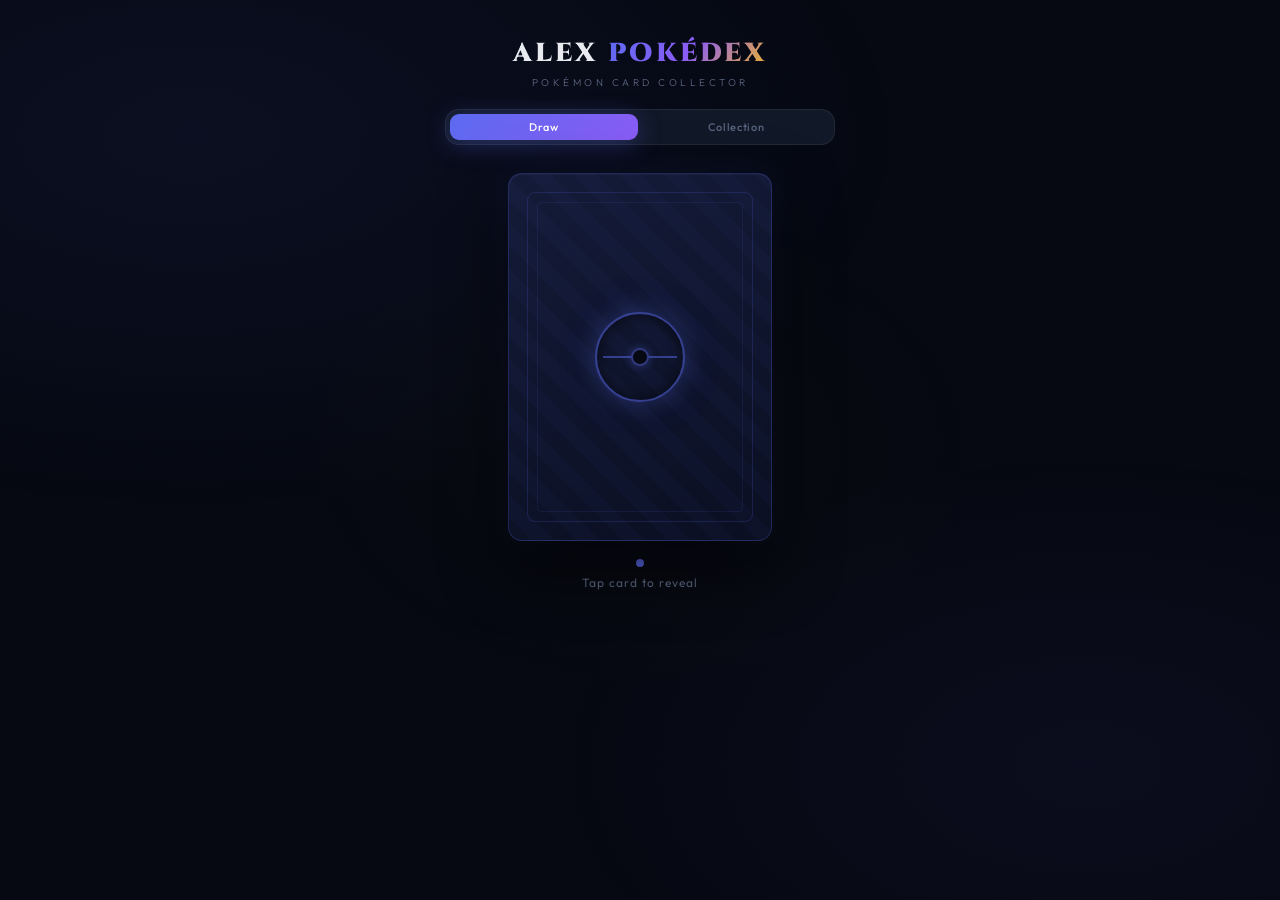
==== index.html @ 7746acea "Fix collection lightbox and mobile tilt for iOS Safari Lightbox fixes: - Double rAF for CSS transiti" ====
<!DOCTYPE html>
<html lang="en">
<head>
  <meta charset="UTF-8">
  <meta name="viewport" content="width=device-width, initial-scale=1.0, user-scalable=no">
  <title>Alex Pokédex</title>
  <link rel="preconnect" href="https://fonts.googleapis.com">
  <link rel="preconnect" href="https://fonts.gstatic.com" crossorigin>
  <link href="https://fonts.googleapis.com/css2?family=Cinzel:wght@400;600;700;900&family=Outfit:wght@300;400;500;600&display=swap" rel="stylesheet">
  <link rel="stylesheet" href="styles.css">
</head>
<body>

  <div class="starfield" id="starfield"></div>

  <div class="app">

    <header class="header">
      <h1 class="logo">Alex <span>Pokédex</span></h1>
      <p class="tagline">Pokémon Card Collector</p>
    </header>

    <nav class="nav">
      <button class="nav-btn active" data-view="draw">Draw</button>
      <button class="nav-btn" data-view="collection">Collection</button>
    </nav>

    <!-- DRAW VIEW -->
    <section class="view draw-view active" id="drawView">
      <button class="motion-btn hidden" id="motionBtn">⟳ Enable Tilt</button>
      <div class="card-area">

        <div class="card-scene" id="cardScene">
          <div class="card-inner" id="cardInner">

            <!-- Card Back (decorative — shown first) -->
            <div class="card-face card-back" id="cardBack">
              <div class="back-pattern">
                <div class="back-border"></div>
                <div class="back-border inner"></div>
                <div class="pokeball">
                  <div class="pokeball-line"></div>
                  <div class="pokeball-center"></div>
                </div>
              </div>
            </div>

            <!-- Card Front (Pokemon card — revealed on flip) -->
            <div class="card-face card-front" id="cardFront">
              <img class="card-image" id="cardImage" src="" alt="">
              <div class="holo-overlay" id="holoOverlay"></div>
            </div>

          </div>
        </div>

        <!-- Hint -->
        <div class="card-hint" id="cardHint">
          <div class="hint-pulse"></div>
          <p>Tap card to reveal</p>
        </div>

        <!-- Loading -->
        <div class="card-loading hidden" id="cardLoading">
          <div class="spinner"></div>
          <p>Drawing a card…</p>
        </div>

        <!-- Card Info -->
        <div class="card-info hidden" id="cardInfo">
          <div class="card-name" id="cardName"></div>
          <div class="card-meta">
            <span class="rarity-badge" id="rarityBadge"></span>
            <span class="set-name" id="setName"></span>
          </div>
          <div class="card-stats">
            <span id="cardType"></span>
            <span id="cardHp"></span>
          </div>
        </div>

        <!-- Actions: can claim -->
        <div class="card-actions hidden" id="cardActions">
          <button class="btn btn-claim" id="claimBtn">Add to Collection</button>
          <button class="btn btn-skip" id="skipBtn">Draw Another</button>
        </div>


      </div>
    </section>

    <!-- COLLECTION VIEW -->
    <section class="view collection-view" id="collectionView">
      <div class="coll-stats">
        <div class="coll-stat">
          <span class="coll-num" id="totalCards">0</span>
          <span class="coll-label">Cards</span>
        </div>
        <div class="coll-divider"></div>
        <div class="coll-stat">
          <span class="coll-num" id="totalRarities">0</span>
          <span class="coll-label">Rarities</span>
        </div>
      </div>

      <div id="emptyState" class="empty-state hidden">
        <div class="empty-icon">✦</div>
        <p>Your collection is empty</p>
        <p class="empty-sub">Draw cards to start collecting</p>
      </div>

      <div id="collectionTiers"></div>
    </section>

  </div>

  <!-- Collection Card Lightbox -->
  <div class="coll-overlay hidden" id="collOverlay">
    <div class="coll-lightbox" id="collLightbox">
      <button class="coll-lb-close" id="collLbClose">✕</button>
      <img class="coll-lb-img" id="collLbImg" src="" alt="">
      <div class="coll-lb-info" id="collLbInfo"></div>
    </div>
  </div>

  <div class="toast hidden" id="toast"></div>

  <script src="cards-data.js"></script>
  <script src="app.js"></script>
</body>
</html>
---- styles.css ----
/* =============================================
   PROJECT ALEX — Pokémon Card Collector
   Dark cosmic luxury aesthetic
   ============================================= */

@import url('https://fonts.googleapis.com/css2?family=Cinzel:wght@400;600;700;900&family=Outfit:wght@300;400;500;600&display=swap');

/* ===== VARIABLES ===== */
:root {
  --bg: #060912;
  --bg-2: #0d1427;
  --bg-3: #111827;
  --border: rgba(255,255,255,0.07);
  --border-glow: rgba(100,105,220,0.4);

  --text: #e8eaf0;
  --text-muted: #5a6680;
  --text-dim: #2d3a52;

  --accent: #5b6af0;
  --accent-glow: rgba(91,106,240,0.35);
  --purple: #8b5cf6;
  --purple-glow: rgba(139,92,246,0.35);
  --gold: #f0b429;
  --gold-glow: rgba(240,180,41,0.4);
  --pink: #f43f5e;

  --card-w: 264px;
  --card-h: 368px;
  --card-r: 14px;

  --font-d: 'Cinzel', serif;
  --font-b: 'Outfit', sans-serif;

  --ease-spring: cubic-bezier(0.34, 1.56, 0.64, 1);
  --ease-smooth: cubic-bezier(0.4, 0, 0.2, 1);
}

/* ===== RESET ===== */
*, *::before, *::after { box-sizing: border-box; margin: 0; padding: 0; }

html { height: 100%; -webkit-tap-highlight-color: transparent; }

body {
  font-family: var(--font-b);
  background: var(--bg);
  color: var(--text);
  min-height: 100vh;
  overflow-x: hidden;
  -webkit-font-smoothing: antialiased;
}

/* ===== COSMIC BACKGROUND ===== */
body::before {
  content: '';
  position: fixed;
  inset: 0;
  background:
    radial-gradient(ellipse 80% 60% at 15% 15%, rgba(91,106,240,0.07) 0%, transparent 70%),
    radial-gradient(ellipse 60% 50% at 85% 85%, rgba(139,92,246,0.05) 0%, transparent 70%),
    radial-gradient(ellipse 40% 40% at 50% 50%, rgba(240,180,41,0.02) 0%, transparent 70%);
  pointer-events: none;
  z-index: 0;
}

.starfield {
  position: fixed;
  inset: 0;
  pointer-events: none;
  z-index: 0;
}

.star {
  position: absolute;
  border-radius: 50%;
  background: white;
  animation: twinkle var(--dur, 3s) ease-in-out infinite var(--delay, 0s);
  opacity: 0;
}

@keyframes twinkle {
  0%, 100% { opacity: 0; transform: scale(0.6); }
  50% { opacity: var(--bright, 0.4); transform: scale(1); }
}

/* ===== APP SHELL ===== */
.app {
  position: relative;
  z-index: 1;
  max-width: 430px;
  margin: 0 auto;
  min-height: 100vh;
  display: flex;
  flex-direction: column;
  padding: 0 20px 120px;
}

/* ===== HEADER ===== */
.header {
  text-align: center;
  padding: 36px 0 20px;
  user-select: none;
}

.logo {
  font-family: var(--font-d);
  font-size: 26px;
  font-weight: 900;
  letter-spacing: 0.12em;
  text-transform: uppercase;
  color: var(--text);
}

.logo span {
  background: linear-gradient(130deg, var(--accent) 0%, var(--purple) 50%, var(--gold) 100%);
  -webkit-background-clip: text;
  -webkit-text-fill-color: transparent;
  background-clip: text;
}

.tagline {
  font-size: 10px;
  font-weight: 300;
  letter-spacing: 0.35em;
  text-transform: uppercase;
  color: var(--text-muted);
  margin-top: 5px;
}

/* ===== NAV ===== */
.nav {
  display: flex;
  background: var(--bg-3);
  border: 1px solid var(--border);
  border-radius: 14px;
  padding: 4px;
  gap: 4px;
  margin-bottom: 28px;
}

.nav-btn {
  flex: 1;
  padding: 6px 10px;
  background: transparent;
  border: none;
  color: var(--text-muted);
  font-family: var(--font-b);
  font-size: 11px;
  font-weight: 500;
  letter-spacing: 0.06em;
  border-radius: 9px;
  cursor: pointer;
  transition: all 0.25s var(--ease-smooth);
}

.nav-btn.active {
  background: linear-gradient(135deg, var(--accent), var(--purple));
  color: white;
  box-shadow: 0 4px 24px var(--accent-glow);
}

/* ===== VIEWS ===== */
.view { display: none; flex-direction: column; align-items: center; }
.view.active { display: flex; }

/* ===== CARD AREA ===== */
.card-area {
  display: flex;
  flex-direction: column;
  align-items: center;
  gap: 18px;
  width: 100%;
}

/* ===== 3D CARD SCENE ===== */
.card-scene {
  perspective: 1400px;
  transform-style: preserve-3d; /* required so tilt rotation doesn't flatten child flip */
  width: var(--card-w);
  height: var(--card-h);
  cursor: pointer;
  overflow: visible;
  position: relative;
  flex-shrink: 0;
}

.card-inner {
  width: 100%;
  height: 100%;
  position: relative;
  transform-style: preserve-3d;
  transform: rotateY(0deg);
  transition: transform 0.85s var(--ease-smooth);
  will-change: transform;
}

.card-inner.revealed {
  transform: rotateY(180deg);
}

.card-face {
  position: absolute;
  inset: 0;
  border-radius: var(--card-r);
  backface-visibility: hidden;
  -webkit-backface-visibility: hidden;
  overflow: hidden;
}

/* ===== CARD BACK (shown first — no transform) ===== */
.card-back {
  background: linear-gradient(160deg, #141b38 0%, #0a0f22 100%);
  border: 1.5px solid rgba(91,106,240,0.25);
  box-shadow:
    0 24px 64px rgba(0,0,0,0.7),
    0 0 40px rgba(91,106,240,0.1),
    inset 0 1px 0 rgba(255,255,255,0.04);
  display: flex;
  align-items: center;
  justify-content: center;
}

.back-pattern {
  position: absolute;
  inset: 0;
  display: flex;
  align-items: center;
  justify-content: center;
  background:
    repeating-linear-gradient(
      45deg,
      transparent,
      transparent 16px,
      rgba(91,106,240,0.03) 16px,
      rgba(91,106,240,0.03) 32px
    );
}

.back-border {
  position: absolute;
  inset: 18px;
  border: 1px solid rgba(91,106,240,0.18);
  border-radius: 8px;
}

.back-border.inner {
  inset: 28px;
  border-color: rgba(91,106,240,0.1);
  border-radius: 4px;
}

.pokeball {
  width: 90px;
  height: 90px;
  border-radius: 50%;
  border: 2.5px solid rgba(91,106,240,0.5);
  position: relative;
  box-shadow:
    0 0 24px rgba(91,106,240,0.25),
    0 0 48px rgba(91,106,240,0.1),
    inset 0 0 16px rgba(0,0,0,0.6);
}

.pokeball-line {
  position: absolute;
  top: 50%;
  left: 6px;
  right: 6px;
  height: 2px;
  background: rgba(91,106,240,0.5);
  transform: translateY(-50%);
}

.pokeball-center {
  position: absolute;
  top: 50%;
  left: 50%;
  width: 18px;
  height: 18px;
  background: var(--bg);
  border: 2.5px solid rgba(91,106,240,0.5);
  border-radius: 50%;
  transform: translate(-50%, -50%);
  box-shadow: 0 0 10px rgba(91,106,240,0.4);
}

/* Card back pulse animation */
.card-scene:not(.has-card) .pokeball {
  animation: pokeball-pulse 2.5s ease-in-out infinite;
}

@keyframes pokeball-pulse {
  0%, 100% { box-shadow: 0 0 24px rgba(91,106,240,0.25), 0 0 48px rgba(91,106,240,0.1), inset 0 0 16px rgba(0,0,0,0.6); }
  50% { box-shadow: 0 0 32px rgba(91,106,240,0.45), 0 0 64px rgba(91,106,240,0.2), inset 0 0 16px rgba(0,0,0,0.6); }
}

/* ===== CARD FRONT (revealed — rotated 180 so it's on the back side initially) ===== */
.card-front {
  transform: rotateY(180deg);
  background: #0d1427;
  box-shadow:
    0 24px 64px rgba(0,0,0,0.7),
    0 0 40px rgba(91,106,240,0.08);
  overflow: hidden;
}

/* Shine sweep on hover */
.card-front::after {
  content: '';
  position: absolute;
  top: 0; left: 0;
  width: 55%; height: 100%;
  background: linear-gradient(
    105deg,
    transparent 0%,
    rgba(255,255,255,0.04) 30%,
    rgba(255,255,255,0.32) 50%,
    rgba(255,255,255,0.04) 70%,
    transparent 100%
  );
  transform: translateX(-160%) skewX(-12deg);
  pointer-events: none;
  z-index: 5;
  border-radius: var(--card-r);
}

.card-scene:hover .card-inner.revealed .card-front::after {
  animation: card-shine 0.7s cubic-bezier(0.4, 0, 0.2, 1) forwards;
}

.card-scene:hover .card-inner.revealed .card-front.is-holo::after,
.card-scene:hover .card-inner.revealed .card-front.is-ultra::after {
  background: linear-gradient(
    105deg,
    transparent 0%,
    rgba(160,100,255,0.06) 20%,
    rgba(255,220,80,0.18) 35%,
    rgba(255,255,255,0.55) 50%,
    rgba(100,200,255,0.18) 65%,
    rgba(255,100,200,0.06) 80%,
    transparent 100%
  );
  animation: card-shine 0.65s cubic-bezier(0.4, 0, 0.2, 1) forwards;
}

@keyframes card-shine {
  0%   { transform: translateX(-160%) skewX(-12deg); }
  100% { transform: translateX(290%) skewX(-12deg); }
}

.card-front.is-holo {
  box-shadow:
    0 24px 64px rgba(0,0,0,0.7),
    0 0 48px var(--gold-glow),
    0 0 80px rgba(240,180,41,0.1);
  border: 1.5px solid rgba(240,180,41,0.3);
}

.card-front.is-ultra {
  box-shadow:
    0 24px 64px rgba(0,0,0,0.7),
    0 0 60px var(--gold-glow),
    0 0 100px rgba(240,180,41,0.2);
  border: 1.5px solid rgba(240,180,41,0.55);
  animation: ultra-pulse 2s ease-in-out infinite;
}

@keyframes ultra-pulse {
  0%, 100% { box-shadow: 0 24px 64px rgba(0,0,0,0.7), 0 0 60px var(--gold-glow), 0 0 100px rgba(240,180,41,0.2); }
  50% { box-shadow: 0 24px 64px rgba(0,0,0,0.7), 0 0 80px rgba(240,180,41,0.7), 0 0 140px rgba(240,180,41,0.35); }
}

.card-image {
  width: 100%;
  height: 100%;
  object-fit: cover;
  border-radius: var(--card-r);
  display: block;
}

/* Holographic shimmer */
.holo-overlay {
  position: absolute;
  inset: 0;
  border-radius: var(--card-r);
  opacity: 0;
  pointer-events: none;
  transition: opacity 0.25s ease;
  background: conic-gradient(
    from var(--angle, 0deg) at var(--mx, 50%) var(--my, 50%),
    rgba(255,50,150,0.2),
    rgba(255,160,0,0.2),
    rgba(255,230,0,0.2),
    rgba(0,255,150,0.2),
    rgba(0,150,255,0.2),
    rgba(150,0,255,0.2),
    rgba(255,50,150,0.2)
  );
  mix-blend-mode: screen;
}

.holo-overlay.active { opacity: 1; }

/* ===== CARD HINT ===== */
.card-hint {
  display: flex;
  flex-direction: column;
  align-items: center;
  gap: 8px;
  animation: hint-float 3s ease-in-out infinite;
}

@keyframes hint-float {
  0%, 100% { transform: translateY(0); }
  50% { transform: translateY(-5px); }
}

.hint-pulse {
  width: 8px;
  height: 8px;
  border-radius: 50%;
  background: var(--accent);
  animation: hint-pulse 1.8s ease-in-out infinite;
}

@keyframes hint-pulse {
  0%, 100% { opacity: 0.3; transform: scale(0.8); box-shadow: none; }
  50% { opacity: 1; transform: scale(1); box-shadow: 0 0 12px var(--accent-glow); }
}

.card-hint p {
  font-size: 12px;
  color: var(--text-muted);
  letter-spacing: 0.08em;
}

/* ===== LOADING ===== */
.card-loading {
  display: flex;
  flex-direction: column;
  align-items: center;
  gap: 10px;
}

.spinner {
  width: 28px;
  height: 28px;
  border: 2px solid var(--border);
  border-top-color: var(--accent);
  border-radius: 50%;
  animation: spin 0.75s linear infinite;
}

@keyframes spin { to { transform: rotate(360deg); } }

.card-loading p {
  font-size: 12px;
  color: var(--text-muted);
  letter-spacing: 0.06em;
}

/* ===== CARD INFO ===== */
.card-info {
  text-align: center;
  width: 100%;
  max-width: var(--card-w);
  animation: rise 0.4s var(--ease-spring) forwards;
}

@keyframes rise {
  from { opacity: 0; transform: translateY(10px); }
  to { opacity: 1; transform: translateY(0); }
}

.card-name {
  font-family: var(--font-d);
  font-size: 20px;
  font-weight: 700;
  letter-spacing: 0.06em;
  margin-bottom: 8px;
}

.card-meta {
  display: flex;
  align-items: center;
  justify-content: center;
  gap: 8px;
  flex-wrap: wrap;
  margin-bottom: 6px;
}

.rarity-badge {
  font-size: 10px;
  font-weight: 600;
  letter-spacing: 0.12em;
  text-transform: uppercase;
  padding: 3px 10px;
  border-radius: 20px;
  background: rgba(91,106,240,0.12);
  color: var(--accent);
  border: 1px solid rgba(91,106,240,0.28);
}

.rarity-badge.gold {
  background: rgba(240,180,41,0.12);
  color: var(--gold);
  border-color: rgba(240,180,41,0.35);
}

.set-name {
  font-size: 11px;
  color: var(--text-muted);
}

.card-stats {
  display: flex;
  align-items: center;
  justify-content: center;
  gap: 12px;
  font-size: 11px;
  color: var(--text-muted);
}

/* ===== ACTION BUTTONS ===== */
.card-actions {
  display: flex;
  gap: 10px;
  width: 100%;
  max-width: var(--card-w);
}

.btn {
  flex: 1;
  padding: 13px 18px;
  border: none;
  border-radius: 12px;
  font-family: var(--font-b);
  font-size: 13px;
  font-weight: 600;
  letter-spacing: 0.04em;
  cursor: pointer;
  transition: transform 0.15s ease, opacity 0.15s ease, box-shadow 0.15s ease;
  position: relative;
  overflow: hidden;
  -webkit-tap-highlight-color: transparent;
}

.btn:active { transform: scale(0.96); }

.btn-claim {
  background: linear-gradient(135deg, var(--accent), var(--purple));
  color: white;
  box-shadow: 0 4px 20px var(--accent-glow);
}

.btn-claim:disabled {
  opacity: 0.4;
  cursor: not-allowed;
  transform: none;
  box-shadow: none;
}

.btn-skip {
  background: var(--bg-3);
  color: var(--text);
  border: 1px solid var(--border);
}

.btn.slim { flex: none; width: 100%; margin-top: 4px; }

/* ===== CLAIMED NOTICE ===== */
.claimed-notice {
  display: flex;
  flex-direction: column;
  align-items: center;
  gap: 6px;
  width: 100%;
  max-width: var(--card-w);
  background: var(--bg-3);
  border: 1px solid var(--border);
  border-radius: 16px;
  padding: 18px 20px;
}

.clock { font-size: 22px; margin-bottom: 2px; }

.claimed-notice p {
  font-size: 11px;
  color: var(--text-muted);
  letter-spacing: 0.06em;
}

.countdown {
  font-family: var(--font-d);
  font-size: 26px;
  font-weight: 700;
  letter-spacing: 0.1em;
  color: var(--accent);
}

/* ===== COLLECTION VIEW ===== */
.collection-view { align-items: stretch; width: 100%; }

.coll-stats {
  display: flex;
  align-items: center;
  justify-content: center;
  gap: 24px;
  margin-bottom: 24px;
  padding: 16px;
  background: var(--bg-3);
  border: 1px solid var(--border);
  border-radius: 16px;
}

.coll-stat { display: flex; flex-direction: column; align-items: center; }

.coll-num {
  font-family: var(--font-d);
  font-size: 30px;
  font-weight: 700;
  line-height: 1;
}

.coll-label {
  font-size: 10px;
  color: var(--text-muted);
  letter-spacing: 0.15em;
  text-transform: uppercase;
  margin-top: 3px;
}

.coll-divider {
  width: 1px;
  height: 32px;
  background: var(--border);
}

/* Empty state */
.empty-state {
  text-align: center;
  padding: 60px 20px;
}

.empty-icon {
  font-size: 28px;
  color: var(--text-dim);
  margin-bottom: 12px;
}

.empty-state p {
  font-size: 15px;
  color: var(--text-muted);
}

.empty-sub {
  font-size: 12px !important;
  color: var(--text-dim) !important;
  margin-top: 6px;
}

/* Tier sections */
.tier-section { margin-bottom: 28px; }

.tier-header {
  display: flex;
  align-items: center;
  gap: 8px;
  margin-bottom: 10px;
}

.tier-dot {
  width: 8px;
  height: 8px;
  border-radius: 50%;
  flex-shrink: 0;
}

.tier-label {
  font-size: 11px;
  font-weight: 600;
  letter-spacing: 0.15em;
  text-transform: uppercase;
  color: var(--text-muted);
}

.tier-count {
  font-size: 10px;
  color: var(--text-dim);
  margin-left: auto;
}

.tier-grid {
  display: grid;
  grid-template-columns: repeat(3, 1fr);
  gap: 7px;
}

.coll-card {
  aspect-ratio: 2/3;
  border-radius: 8px;
  overflow: hidden;
  cursor: pointer;
  transition: transform 0.2s ease, box-shadow 0.2s ease;
  background: var(--bg-2);
}

.coll-card:hover { transform: scale(1.04); }

.coll-card.holo {
  box-shadow: 0 0 10px var(--gold-glow);
}

.coll-card img {
  width: 100%;
  height: 100%;
  object-fit: cover;
  display: block;
  pointer-events: none; /* prevent img from swallowing tap on iOS */
}

/* Motion permission button (iOS 13+ only) */
.motion-btn {
  display: flex;
  align-items: center;
  gap: 6px;
  margin: 0 auto 14px;
  padding: 7px 16px;
  background: rgba(255,255,255,0.06);
  border: 1px solid rgba(255,255,255,0.14);
  border-radius: 20px;
  color: var(--text-muted);
  font-family: var(--font-b);
  font-size: 11px;
  letter-spacing: 0.06em;
  cursor: pointer;
  transition: background 0.2s, color 0.2s;
}
.motion-btn:hover { background: rgba(255,255,255,0.1); color: var(--text); }

/* ===== COLLECTION LIGHTBOX ===== */
.coll-overlay {
  position: fixed; inset: 0;
  background: rgba(0,0,0,0.88);
  -webkit-backdrop-filter: blur(8px);
  backdrop-filter: blur(8px);
  z-index: 1000;
  display: flex; align-items: center; justify-content: center;
  opacity: 0; transition: opacity 0.28s ease;
}
.coll-overlay.open { opacity: 1; }

.coll-lightbox {
  position: relative;
  display: flex; flex-direction: column; align-items: center;
  gap: 16px;
  transform: scale(0.88) translateY(20px);
  transition: transform 0.28s cubic-bezier(0.34,1.56,0.64,1);
}
.coll-overlay.open .coll-lightbox {
  transform: scale(1) translateY(0);
}

.coll-lb-close {
  position: absolute; top: -12px; right: -12px;
  width: 32px; height: 32px; border-radius: 50%;
  background: rgba(255,255,255,0.12); border: none;
  color: white; font-size: 14px; cursor: pointer;
  display: flex; align-items: center; justify-content: center;
  transition: background 0.15s;
  z-index: 2;
}
.coll-lb-close:hover { background: rgba(255,255,255,0.22); }

.coll-lb-img {
  width: min(72vw, 300px);
  aspect-ratio: 2/3;
  object-fit: cover;
  border-radius: 14px;
  box-shadow: 0 32px 80px rgba(0,0,0,0.8), 0 0 0 1px rgba(255,255,255,0.08);
}

.coll-lb-info {
  display: flex; flex-direction: column; align-items: center; gap: 4px;
  text-align: center;
}
.lb-name {
  font-family: var(--font-d);
  font-size: 18px; font-weight: 700;
  color: white; letter-spacing: 0.04em;
}
.lb-rarity {
  font-size: 11px; font-weight: 600;
  letter-spacing: 0.14em; text-transform: uppercase;
}
.lb-set {
  font-size: 11px; color: var(--text-muted);
  letter-spacing: 0.08em;
}

/* ===== TOAST ===== */
.toast {
  position: fixed;
  bottom: 28px;
  left: 50%;
  transform: translateX(-50%) translateY(80px);
  background: rgba(17,24,39,0.95);
  border: 1px solid var(--border);
  color: var(--text);
  padding: 11px 22px;
  border-radius: 12px;
  font-size: 13px;
  font-weight: 500;
  z-index: 999;
  white-space: nowrap;
  backdrop-filter: blur(16px);
  box-shadow: 0 8px 32px rgba(0,0,0,0.5);
  transition: transform 0.35s var(--ease-spring), opacity 0.35s ease;
  opacity: 0;
}

.toast.show {
  transform: translateX(-50%) translateY(0);
  opacity: 1;
}

/* ===== SPARKLE ===== */
.sparkle-particle {
  position: absolute;
  top: 50%; left: 50%;
  transform: translate(-50%, -50%);
  pointer-events: none;
  z-index: 20;
}

@keyframes sparkle-fly {
  0%   { transform: translate(-50%, -50%) translate(0, 0) scale(1); opacity: 1; }
  100% { transform: translate(-50%, -50%) translate(var(--tx), var(--ty)) scale(0); opacity: 0; }
}

/* ===== UTILS ===== */
.hidden { display: none !important; }
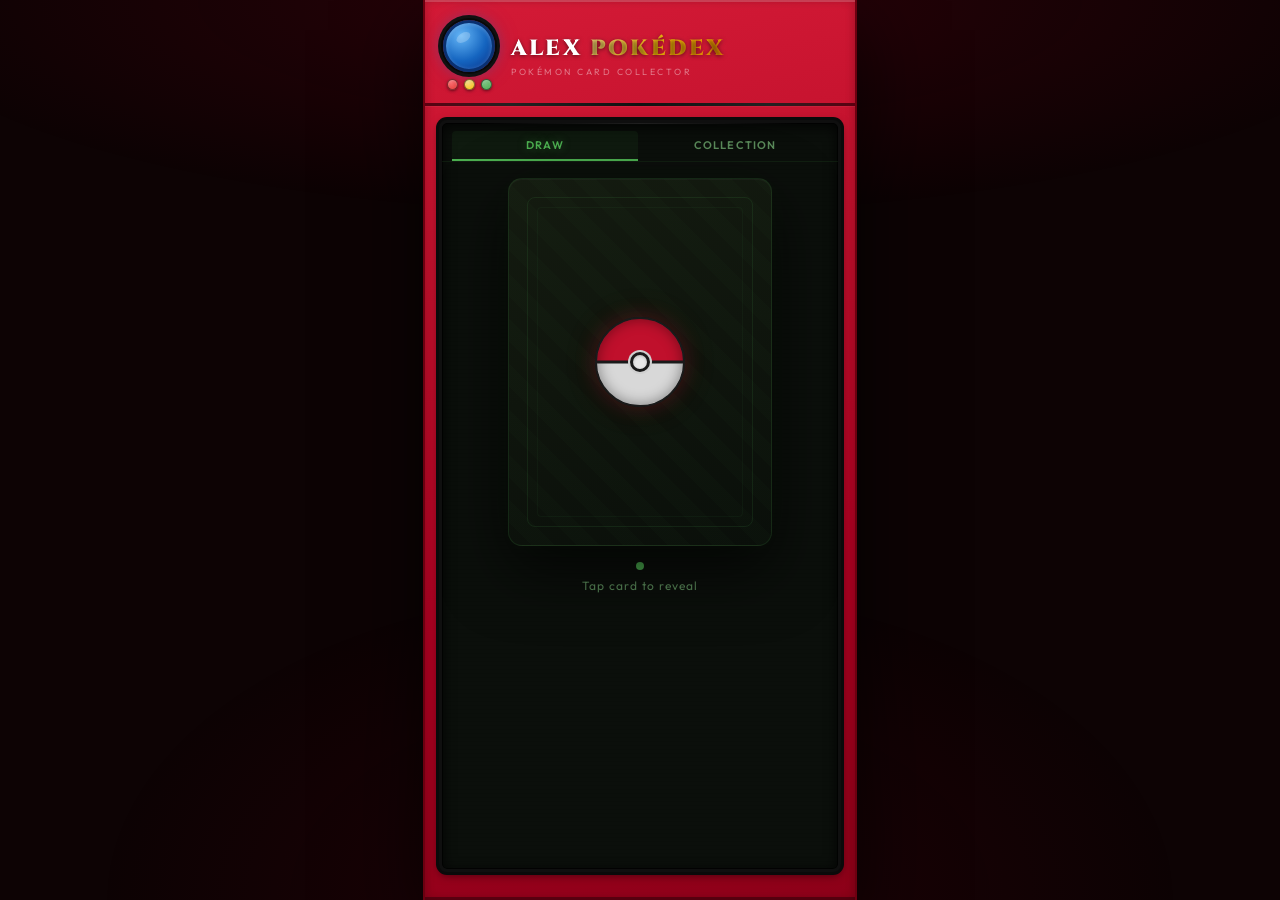
==== commit 8fc4c2b8: "Reskin app as Pokédex device — red body, blue lens, LCD screen - Red Pokédex plastic body with depth" ====
--- a/index.html
+++ b/index.html
@@ -16,9 +16,21 @@
   <div class="app">
 
     <header class="header">
-      <h1 class="logo">Alex <span>Pokédex</span></h1>
-      <p class="tagline">Pokémon Card Collector</p>
+      <div class="dex-lights">
+        <div class="dex-lens"><div class="dex-lens-inner"></div></div>
+        <div class="dex-dots">
+          <span class="dex-dot dex-dot-r"></span>
+          <span class="dex-dot dex-dot-y"></span>
+          <span class="dex-dot dex-dot-g"></span>
+        </div>
+      </div>
+      <div class="dex-title">
+        <h1 class="logo">Alex <span>Pokédex</span></h1>
+        <p class="tagline">Pokémon Card Collector</p>
+      </div>
     </header>
+
+    <div class="dex-screen">
 
     <nav class="nav">
       <button class="nav-btn active" data-view="draw">Draw</button>
@@ -68,7 +80,10 @@
 
         <!-- Card Info -->
         <div class="card-info hidden" id="cardInfo">
-          <div class="card-name" id="cardName"></div>
+          <div class="card-name-row">
+            <div class="card-name" id="cardName"></div>
+            <button class="tts-btn" id="ttsBtn" title="Read name aloud">🔊</button>
+          </div>
           <div class="card-meta">
             <span class="rarity-badge" id="rarityBadge"></span>
             <span class="set-name" id="setName"></span>
@@ -112,14 +127,24 @@
       <div id="collectionTiers"></div>
     </section>
 
+    </div>
+
   </div>
 
   <!-- Collection Card Lightbox -->
   <div class="coll-overlay hidden" id="collOverlay">
     <div class="coll-lightbox" id="collLightbox">
       <button class="coll-lb-close" id="collLbClose">✕</button>
-      <img class="coll-lb-img" id="collLbImg" src="" alt="">
+      <div class="coll-lb-nav-row">
+        <button class="coll-lb-arrow" id="collLbPrev">‹</button>
+        <img class="coll-lb-img" id="collLbImg" src="" alt="">
+        <button class="coll-lb-arrow" id="collLbNext">›</button>
+      </div>
       <div class="coll-lb-info" id="collLbInfo"></div>
+      <div class="coll-lb-footer">
+        <span class="coll-lb-counter" id="collLbCounter"></span>
+        <button class="coll-lb-remove" id="collLbRemove">Remove</button>
+      </div>
     </div>
   </div>
 
--- a/styles.css
+++ b/styles.css
@@ -1,29 +1,36 @@
 /* =============================================
-   PROJECT ALEX — Pokémon Card Collector
-   Dark cosmic luxury aesthetic
+   ALEX POKÉDEX — Pokédex Device Skin
    ============================================= */
 
 @import url('https://fonts.googleapis.com/css2?family=Cinzel:wght@400;600;700;900&family=Outfit:wght@300;400;500;600&display=swap');
 
 /* ===== VARIABLES ===== */
 :root {
-  --bg: #060912;
-  --bg-2: #0d1427;
-  --bg-3: #111827;
-  --border: rgba(255,255,255,0.07);
-  --border-glow: rgba(100,105,220,0.4);
-
-  --text: #e8eaf0;
-  --text-muted: #5a6680;
-  --text-dim: #2d3a52;
-
-  --accent: #5b6af0;
-  --accent-glow: rgba(91,106,240,0.35);
-  --purple: #8b5cf6;
-  --purple-glow: rgba(139,92,246,0.35);
-  --gold: #f0b429;
-  --gold-glow: rgba(240,180,41,0.4);
-  --pink: #f43f5e;
+  --dex-red:     #c8102e;
+  --dex-red-hi:  #d41a38;
+  --dex-red-lo:  #900018;
+  --dex-trim:    #1a1a1a;
+
+  --bg:          #0b0f0b;
+  --bg-2:        #0f160f;
+  --bg-3:        #141e14;
+
+  --text:        #c8e6c9;
+  --text-muted:  #5a8a5a;
+  --text-dim:    #2a4a2a;
+  --border:      rgba(76,175,80,0.12);
+  --border-glow: rgba(76,175,80,0.3);
+
+  --accent:      #4caf50;
+  --accent-glow: rgba(76,175,80,0.35);
+  --purple:      #ce93d8;
+  --purple-glow: rgba(206,147,216,0.35);
+  --gold:        #f0b429;
+  --gold-glow:   rgba(240,180,41,0.4);
+  --pink:        #f43f5e;
+
+  --dex-blue:    #1565c0;
+  --dex-yellow:  #ffc107;
 
   --card-w: 264px;
   --card-h: 368px;
@@ -38,52 +45,41 @@
 
 /* ===== RESET ===== */
 *, *::before, *::after { box-sizing: border-box; margin: 0; padding: 0; }
-
 html { height: 100%; -webkit-tap-highlight-color: transparent; }
 
 body {
   font-family: var(--font-b);
-  background: var(--bg);
+  background: #0d0304;
   color: var(--text);
   min-height: 100vh;
   overflow-x: hidden;
   -webkit-font-smoothing: antialiased;
 }
 
-/* ===== COSMIC BACKGROUND ===== */
 body::before {
   content: '';
-  position: fixed;
-  inset: 0;
+  position: fixed; inset: 0;
   background:
-    radial-gradient(ellipse 80% 60% at 15% 15%, rgba(91,106,240,0.07) 0%, transparent 70%),
-    radial-gradient(ellipse 60% 50% at 85% 85%, rgba(139,92,246,0.05) 0%, transparent 70%),
-    radial-gradient(ellipse 40% 40% at 50% 50%, rgba(240,180,41,0.02) 0%, transparent 70%);
+    radial-gradient(ellipse 100% 40% at 50% 0%, rgba(180,0,30,0.18) 0%, transparent 60%),
+    radial-gradient(ellipse 60% 50% at 50% 100%, rgba(100,0,15,0.22) 0%, transparent 70%);
   pointer-events: none;
   z-index: 0;
 }
 
-.starfield {
-  position: fixed;
-  inset: 0;
-  pointer-events: none;
-  z-index: 0;
-}
-
+.starfield { position: fixed; inset: 0; pointer-events: none; z-index: 0; }
 .star {
   position: absolute;
   border-radius: 50%;
-  background: white;
+  background: rgba(255,180,180,0.5);
   animation: twinkle var(--dur, 3s) ease-in-out infinite var(--delay, 0s);
   opacity: 0;
 }
-
 @keyframes twinkle {
   0%, 100% { opacity: 0; transform: scale(0.6); }
-  50% { opacity: var(--bright, 0.4); transform: scale(1); }
-}
-
-/* ===== APP SHELL ===== */
+  50% { opacity: var(--bright, 0.15); transform: scale(1); }
+}
+
+/* ===== POKÉDEX BODY ===== */
 .app {
   position: relative;
   z-index: 1;
@@ -92,75 +88,208 @@
   min-height: 100vh;
   display: flex;
   flex-direction: column;
-  padding: 0 20px 120px;
-}
-
-/* ===== HEADER ===== */
+  background: linear-gradient(168deg, #d41a36 0%, #c0102c 30%, #a80020 70%, #8c0018 100%);
+  box-shadow:
+    inset 0 2px 0 rgba(255,255,255,0.18),
+    inset 0 -3px 0 rgba(0,0,0,0.35),
+    inset 2px 0 10px rgba(0,0,0,0.12),
+    inset -2px 0 10px rgba(0,0,0,0.12),
+    0 0 0 2px #6c0010,
+    0 30px 80px rgba(0,0,0,0.75);
+  padding-bottom: 28px;
+}
+
+/* ===== HEADER — POKÉDEX TOP PANEL ===== */
 .header {
-  text-align: center;
-  padding: 36px 0 20px;
+  display: flex;
+  align-items: center;
+  gap: 16px;
+  padding: 20px 18px 16px;
   user-select: none;
-}
+  position: relative;
+  z-index: 1;
+}
+
+.header::after {
+  content: '';
+  position: absolute;
+  bottom: 0; left: 0; right: 0;
+  height: 3px;
+  background: linear-gradient(90deg, #5c0010, #222 20%, #111 50%, #222 80%, #5c0010);
+  box-shadow: 0 1px 0 rgba(255,255,255,0.05);
+}
+
+/* ---- Lights ---- */
+.dex-lights {
+  display: flex;
+  flex-direction: column;
+  align-items: center;
+  gap: 7px;
+  flex-shrink: 0;
+}
+
+.dex-lens {
+  width: 52px;
+  height: 52px;
+  border-radius: 50%;
+  background: radial-gradient(circle at 33% 28%, #64b5f6, #1565c0 55%, #0d47a1 80%, #092d6e 100%);
+  border: 3px solid #0a3070;
+  box-shadow:
+    0 0 0 2px rgba(0,0,0,0.55),
+    0 0 0 5px #111,
+    0 0 14px rgba(21,101,192,0.55),
+    0 0 28px rgba(21,101,192,0.2),
+    inset 0 1px 4px rgba(255,255,255,0.28);
+  position: relative;
+  animation: lens-pulse 3s ease-in-out infinite;
+}
+
+.dex-lens-inner {
+  position: absolute;
+  top: 22%; left: 22%;
+  width: 32%; height: 20%;
+  background: rgba(255,255,255,0.22);
+  border-radius: 50%;
+  transform: rotate(-30deg);
+}
+
+@keyframes lens-pulse {
+  0%, 100% { box-shadow: 0 0 0 2px rgba(0,0,0,0.55), 0 0 0 5px #111, 0 0 14px rgba(21,101,192,0.45), inset 0 1px 4px rgba(255,255,255,0.28); }
+  50%       { box-shadow: 0 0 0 2px rgba(0,0,0,0.55), 0 0 0 5px #111, 0 0 22px rgba(21,101,192,0.75), 0 0 44px rgba(21,101,192,0.3), inset 0 1px 4px rgba(255,255,255,0.28); }
+}
+
+.dex-dots { display: flex; gap: 6px; }
+
+.dex-dot {
+  width: 11px; height: 11px;
+  border-radius: 50%;
+  border: 1px solid rgba(0,0,0,0.45);
+  box-shadow: inset 0 1px 2px rgba(255,255,255,0.3), 0 1px 3px rgba(0,0,0,0.5);
+}
+.dex-dot-r { background: radial-gradient(circle at 35% 30%, #ff7070, #e53935); }
+.dex-dot-y { background: radial-gradient(circle at 35% 30%, #ffe082, #ffc107); }
+.dex-dot-g {
+  background: radial-gradient(circle at 35% 30%, #81c784, #4caf50);
+  animation: dot-pulse 2.2s ease-in-out infinite;
+}
+@keyframes dot-pulse {
+  0%, 100% { box-shadow: inset 0 1px 2px rgba(255,255,255,0.3), 0 0 3px rgba(76,175,80,0.3); }
+  50%       { box-shadow: inset 0 1px 2px rgba(255,255,255,0.3), 0 0 9px rgba(76,175,80,0.75); }
+}
+
+/* ---- Title ---- */
+.dex-title { flex: 1; }
 
 .logo {
   font-family: var(--font-d);
-  font-size: 26px;
+  font-size: 22px;
   font-weight: 900;
-  letter-spacing: 0.12em;
+  letter-spacing: 0.1em;
   text-transform: uppercase;
-  color: var(--text);
+  color: #fff;
+  text-shadow: 0 1px 4px rgba(0,0,0,0.55), 0 0 20px rgba(255,255,255,0.08);
 }
 
 .logo span {
-  background: linear-gradient(130deg, var(--accent) 0%, var(--purple) 50%, var(--gold) 100%);
+  background: linear-gradient(130deg, #ffe082 0%, #ffc107 50%, #ff8f00 100%);
   -webkit-background-clip: text;
   -webkit-text-fill-color: transparent;
   background-clip: text;
 }
 
 .tagline {
-  font-size: 10px;
-  font-weight: 300;
-  letter-spacing: 0.35em;
+  font-size: 9px;
+  font-weight: 400;
+  letter-spacing: 0.28em;
   text-transform: uppercase;
-  color: var(--text-muted);
-  margin-top: 5px;
-}
-
-/* ===== NAV ===== */
+  color: rgba(255,255,255,0.42);
+  margin-top: 3px;
+}
+
+/* ===== SCREEN WRAPPER ===== */
+.dex-screen {
+  margin: 14px 14px 0;
+  background: var(--bg);
+  border-radius: 8px;
+  border: 3px solid #0f0f0f;
+  box-shadow:
+    inset 0 3px 14px rgba(0,0,0,0.9),
+    inset 0 0 0 1px rgba(0,0,0,0.7),
+    0 0 0 3px #0a0a0a,
+    0 3px 10px rgba(0,0,0,0.55);
+  flex: 1;
+  display: flex;
+  flex-direction: column;
+  overflow: hidden;
+  position: relative;
+  z-index: 1;
+}
+
+/* Screen top reflection */
+.dex-screen::before {
+  content: '';
+  position: absolute;
+  top: 0; left: 8%; right: 8%;
+  height: 1px;
+  background: linear-gradient(90deg, transparent, rgba(255,255,255,0.07) 30%, rgba(255,255,255,0.12) 50%, rgba(255,255,255,0.07) 70%, transparent);
+  z-index: 10;
+  pointer-events: none;
+}
+
+/* Subtle scanlines */
+.dex-screen::after {
+  content: '';
+  position: absolute; inset: 0;
+  background: repeating-linear-gradient(
+    0deg,
+    transparent,
+    transparent 3px,
+    rgba(0,0,0,0.07) 3px,
+    rgba(0,0,0,0.07) 4px
+  );
+  pointer-events: none;
+  z-index: 2;
+}
+
+/* ===== NAV (inside screen) ===== */
 .nav {
   display: flex;
-  background: var(--bg-3);
-  border: 1px solid var(--border);
-  border-radius: 14px;
-  padding: 4px;
+  background: transparent;
+  border: none;
+  border-bottom: 1px solid rgba(76,175,80,0.1);
+  border-radius: 0;
+  padding: 8px 10px 0;
   gap: 4px;
-  margin-bottom: 28px;
+  position: relative;
+  z-index: 3;
 }
 
 .nav-btn {
   flex: 1;
-  padding: 6px 10px;
+  padding: 7px 10px;
   background: transparent;
   border: none;
+  border-bottom: 2px solid transparent;
   color: var(--text-muted);
   font-family: var(--font-b);
   font-size: 11px;
-  font-weight: 500;
-  letter-spacing: 0.06em;
-  border-radius: 9px;
+  font-weight: 600;
+  letter-spacing: 0.1em;
+  text-transform: uppercase;
+  border-radius: 4px 4px 0 0;
   cursor: pointer;
-  transition: all 0.25s var(--ease-smooth);
+  transition: all 0.2s var(--ease-smooth);
 }
 
 .nav-btn.active {
-  background: linear-gradient(135deg, var(--accent), var(--purple));
-  color: white;
-  box-shadow: 0 4px 24px var(--accent-glow);
+  background: rgba(76,175,80,0.07);
+  border-bottom-color: var(--accent);
+  color: var(--accent);
+  text-shadow: 0 0 10px var(--accent-glow);
 }
 
 /* ===== VIEWS ===== */
-.view { display: none; flex-direction: column; align-items: center; }
+.view { display: none; flex-direction: column; align-items: center; padding: 16px 14px 20px; position: relative; z-index: 3; }
 .view.active { display: flex; }
 
 /* ===== CARD AREA ===== */
@@ -168,14 +297,14 @@
   display: flex;
   flex-direction: column;
   align-items: center;
-  gap: 18px;
+  gap: 16px;
   width: 100%;
 }
 
 /* ===== 3D CARD SCENE ===== */
 .card-scene {
   perspective: 1400px;
-  transform-style: preserve-3d; /* required so tilt rotation doesn't flatten child flip */
+  transform-style: preserve-3d;
   width: var(--card-w);
   height: var(--card-h);
   cursor: pointer;
@@ -185,8 +314,7 @@
 }
 
 .card-inner {
-  width: 100%;
-  height: 100%;
+  width: 100%; height: 100%;
   position: relative;
   transform-style: preserve-3d;
   transform: rotateY(0deg);
@@ -194,113 +322,96 @@
   will-change: transform;
 }
 
-.card-inner.revealed {
-  transform: rotateY(180deg);
-}
+.card-inner.revealed { transform: rotateY(180deg); }
 
 .card-face {
-  position: absolute;
-  inset: 0;
+  position: absolute; inset: 0;
   border-radius: var(--card-r);
   backface-visibility: hidden;
   -webkit-backface-visibility: hidden;
   overflow: hidden;
 }
 
-/* ===== CARD BACK (shown first — no transform) ===== */
+/* ===== CARD BACK ===== */
 .card-back {
-  background: linear-gradient(160deg, #141b38 0%, #0a0f22 100%);
-  border: 1.5px solid rgba(91,106,240,0.25);
+  background: linear-gradient(160deg, #141b10 0%, #0a0f0a 100%);
+  border: 1.5px solid rgba(76,175,80,0.15);
   box-shadow:
     0 24px 64px rgba(0,0,0,0.7),
-    0 0 40px rgba(91,106,240,0.1),
-    inset 0 1px 0 rgba(255,255,255,0.04);
+    0 0 40px rgba(76,175,80,0.04),
+    inset 0 1px 0 rgba(255,255,255,0.03);
   display: flex;
   align-items: center;
   justify-content: center;
 }
 
 .back-pattern {
-  position: absolute;
-  inset: 0;
-  display: flex;
-  align-items: center;
-  justify-content: center;
-  background:
-    repeating-linear-gradient(
-      45deg,
-      transparent,
-      transparent 16px,
-      rgba(91,106,240,0.03) 16px,
-      rgba(91,106,240,0.03) 32px
-    );
+  position: absolute; inset: 0;
+  display: flex; align-items: center; justify-content: center;
+  background: repeating-linear-gradient(
+    45deg,
+    transparent, transparent 16px,
+    rgba(76,175,80,0.018) 16px, rgba(76,175,80,0.018) 32px
+  );
 }
 
 .back-border {
-  position: absolute;
-  inset: 18px;
-  border: 1px solid rgba(91,106,240,0.18);
+  position: absolute; inset: 18px;
+  border: 1px solid rgba(76,175,80,0.12);
   border-radius: 8px;
 }
 
 .back-border.inner {
   inset: 28px;
-  border-color: rgba(91,106,240,0.1);
+  border-color: rgba(76,175,80,0.06);
   border-radius: 4px;
 }
 
+/* Real Pokéball design */
 .pokeball {
-  width: 90px;
-  height: 90px;
+  width: 90px; height: 90px;
   border-radius: 50%;
-  border: 2.5px solid rgba(91,106,240,0.5);
+  background: linear-gradient(180deg, #c0102c 0%, #c0102c 49%, #1a1a1a 49%, #1a1a1a 51%, #d8d8d8 51%, #d8d8d8 100%);
+  border: 2.5px solid #1a1a1a;
   position: relative;
   box-shadow:
-    0 0 24px rgba(91,106,240,0.25),
-    0 0 48px rgba(91,106,240,0.1),
-    inset 0 0 16px rgba(0,0,0,0.6);
+    0 0 20px rgba(200,16,46,0.25),
+    0 0 40px rgba(200,16,46,0.08),
+    inset 0 0 14px rgba(0,0,0,0.4);
 }
 
 .pokeball-line {
-  position: absolute;
-  top: 50%;
-  left: 6px;
-  right: 6px;
-  height: 2px;
-  background: rgba(91,106,240,0.5);
+  position: absolute; top: 50%; left: 0; right: 0; height: 3px;
+  background: #1a1a1a;
   transform: translateY(-50%);
 }
 
 .pokeball-center {
-  position: absolute;
-  top: 50%;
-  left: 50%;
-  width: 18px;
-  height: 18px;
-  background: var(--bg);
-  border: 2.5px solid rgba(91,106,240,0.5);
+  position: absolute; top: 50%; left: 50%;
+  width: 20px; height: 20px;
+  background: #e8e8e8;
+  border: 3px solid #1a1a1a;
   border-radius: 50%;
   transform: translate(-50%, -50%);
-  box-shadow: 0 0 10px rgba(91,106,240,0.4);
-}
-
-/* Card back pulse animation */
+  box-shadow: 0 0 0 2px #d0d0d0, inset 0 1px 3px rgba(0,0,0,0.2);
+  z-index: 1;
+}
+
 .card-scene:not(.has-card) .pokeball {
   animation: pokeball-pulse 2.5s ease-in-out infinite;
 }
-
 @keyframes pokeball-pulse {
-  0%, 100% { box-shadow: 0 0 24px rgba(91,106,240,0.25), 0 0 48px rgba(91,106,240,0.1), inset 0 0 16px rgba(0,0,0,0.6); }
-  50% { box-shadow: 0 0 32px rgba(91,106,240,0.45), 0 0 64px rgba(91,106,240,0.2), inset 0 0 16px rgba(0,0,0,0.6); }
-}
-
-/* ===== CARD FRONT (revealed — rotated 180 so it's on the back side initially) ===== */
+  0%, 100% { box-shadow: 0 0 20px rgba(200,16,46,0.25), 0 0 40px rgba(200,16,46,0.08), inset 0 0 14px rgba(0,0,0,0.4); }
+  50%       { box-shadow: 0 0 30px rgba(200,16,46,0.5), 0 0 60px rgba(200,16,46,0.2), inset 0 0 14px rgba(0,0,0,0.4); }
+}
+
+/* ===== CARD FRONT ===== */
 .card-front {
   transform: rotateY(180deg);
-  background: #0d1427;
+  background: #0d1407;
   box-shadow:
     0 24px 64px rgba(0,0,0,0.7),
-    0 0 40px rgba(91,106,240,0.08);
+    0 0 40px rgba(76,175,80,0.04);
   overflow: hidden;
 }
 
@@ -367,12 +478,11 @@
 
 @keyframes ultra-pulse {
   0%, 100% { box-shadow: 0 24px 64px rgba(0,0,0,0.7), 0 0 60px var(--gold-glow), 0 0 100px rgba(240,180,41,0.2); }
-  50% { box-shadow: 0 24px 64px rgba(0,0,0,0.7), 0 0 80px rgba(240,180,41,0.7), 0 0 140px rgba(240,180,41,0.35); }
+  50%       { box-shadow: 0 24px 64px rgba(0,0,0,0.7), 0 0 80px rgba(240,180,41,0.7), 0 0 140px rgba(240,180,41,0.35); }
 }
 
 .card-image {
-  width: 100%;
-  height: 100%;
+  width: 100%; height: 100%;
   object-fit: cover;
   border-radius: var(--card-r);
   display: block;
@@ -380,125 +490,112 @@
 
 /* Holographic shimmer */
 .holo-overlay {
-  position: absolute;
-  inset: 0;
+  position: absolute; inset: 0;
   border-radius: var(--card-r);
   opacity: 0;
   pointer-events: none;
   transition: opacity 0.25s ease;
   background: conic-gradient(
     from var(--angle, 0deg) at var(--mx, 50%) var(--my, 50%),
-    rgba(255,50,150,0.2),
-    rgba(255,160,0,0.2),
-    rgba(255,230,0,0.2),
-    rgba(0,255,150,0.2),
-    rgba(0,150,255,0.2),
-    rgba(150,0,255,0.2),
+    rgba(255,50,150,0.2), rgba(255,160,0,0.2), rgba(255,230,0,0.2),
+    rgba(0,255,150,0.2), rgba(0,150,255,0.2), rgba(150,0,255,0.2),
     rgba(255,50,150,0.2)
   );
   mix-blend-mode: screen;
 }
-
 .holo-overlay.active { opacity: 1; }
 
 /* ===== CARD HINT ===== */
 .card-hint {
-  display: flex;
-  flex-direction: column;
-  align-items: center;
-  gap: 8px;
+  display: flex; flex-direction: column; align-items: center; gap: 8px;
   animation: hint-float 3s ease-in-out infinite;
 }
-
 @keyframes hint-float {
   0%, 100% { transform: translateY(0); }
   50% { transform: translateY(-5px); }
 }
-
 .hint-pulse {
-  width: 8px;
-  height: 8px;
-  border-radius: 50%;
+  width: 8px; height: 8px; border-radius: 50%;
   background: var(--accent);
   animation: hint-pulse 1.8s ease-in-out infinite;
 }
-
 @keyframes hint-pulse {
   0%, 100% { opacity: 0.3; transform: scale(0.8); box-shadow: none; }
   50% { opacity: 1; transform: scale(1); box-shadow: 0 0 12px var(--accent-glow); }
 }
-
-.card-hint p {
-  font-size: 12px;
-  color: var(--text-muted);
-  letter-spacing: 0.08em;
-}
+.card-hint p { font-size: 12px; color: var(--text-muted); letter-spacing: 0.08em; }
 
 /* ===== LOADING ===== */
-.card-loading {
-  display: flex;
-  flex-direction: column;
-  align-items: center;
-  gap: 10px;
-}
-
+.card-loading { display: flex; flex-direction: column; align-items: center; gap: 10px; }
 .spinner {
-  width: 28px;
-  height: 28px;
+  width: 28px; height: 28px;
   border: 2px solid var(--border);
   border-top-color: var(--accent);
   border-radius: 50%;
   animation: spin 0.75s linear infinite;
 }
-
 @keyframes spin { to { transform: rotate(360deg); } }
-
-.card-loading p {
-  font-size: 12px;
-  color: var(--text-muted);
-  letter-spacing: 0.06em;
-}
+.card-loading p { font-size: 12px; color: var(--text-muted); letter-spacing: 0.06em; }
 
 /* ===== CARD INFO ===== */
 .card-info {
   text-align: center;
-  width: 100%;
-  max-width: var(--card-w);
+  width: 100%; max-width: var(--card-w);
   animation: rise 0.4s var(--ease-spring) forwards;
 }
-
 @keyframes rise {
   from { opacity: 0; transform: translateY(10px); }
   to { opacity: 1; transform: translateY(0); }
 }
 
+.card-name-row {
+  display: flex; align-items: center; justify-content: center;
+  gap: 8px; margin-bottom: 8px;
+}
+
 .card-name {
   font-family: var(--font-d);
-  font-size: 20px;
-  font-weight: 700;
+  font-size: 18px; font-weight: 700;
   letter-spacing: 0.06em;
-  margin-bottom: 8px;
+  color: var(--text);
+}
+
+.tts-btn {
+  background: rgba(76,175,80,0.08);
+  border: 1px solid rgba(76,175,80,0.2);
+  border-radius: 50%;
+  width: 30px; height: 30px;
+  font-size: 14px;
+  cursor: pointer;
+  display: flex; align-items: center; justify-content: center;
+  transition: background 0.15s, transform 0.15s;
+  flex-shrink: 0;
+  -webkit-tap-highlight-color: transparent;
+}
+.tts-btn:hover { background: rgba(76,175,80,0.16); }
+.tts-btn:active { transform: scale(0.9); }
+.tts-btn.tts-speaking {
+  background: rgba(76,175,80,0.22);
+  border-color: var(--accent);
+  animation: tts-pulse 0.8s ease-in-out infinite;
+}
+@keyframes tts-pulse {
+  0%, 100% { box-shadow: 0 0 0 0 var(--accent-glow); }
+  50% { box-shadow: 0 0 0 6px transparent; }
 }
 
 .card-meta {
-  display: flex;
-  align-items: center;
-  justify-content: center;
-  gap: 8px;
-  flex-wrap: wrap;
-  margin-bottom: 6px;
+  display: flex; align-items: center; justify-content: center;
+  gap: 8px; flex-wrap: wrap; margin-bottom: 6px;
 }
 
 .rarity-badge {
-  font-size: 10px;
-  font-weight: 600;
-  letter-spacing: 0.12em;
-  text-transform: uppercase;
-  padding: 3px 10px;
-  border-radius: 20px;
-  background: rgba(91,106,240,0.12);
+  font-size: 10px; font-weight: 600;
+  letter-spacing: 0.12em; text-transform: uppercase;
+  padding: 3px 10px; border-radius: 20px;
+  background: rgba(76,175,80,0.1);
   color: var(--accent);
-  border: 1px solid rgba(91,106,240,0.28);
+  border: 1px solid rgba(76,175,80,0.25);
 }
 
 .rarity-badge.gold {
@@ -507,241 +604,128 @@
   border-color: rgba(240,180,41,0.35);
 }
 
-.set-name {
-  font-size: 11px;
-  color: var(--text-muted);
-}
+.set-name { font-size: 11px; color: var(--text-muted); }
 
 .card-stats {
-  display: flex;
-  align-items: center;
-  justify-content: center;
-  gap: 12px;
-  font-size: 11px;
-  color: var(--text-muted);
+  display: flex; align-items: center; justify-content: center;
+  gap: 12px; font-size: 11px; color: var(--text-muted);
 }
 
 /* ===== ACTION BUTTONS ===== */
 .card-actions {
-  display: flex;
-  gap: 10px;
-  width: 100%;
-  max-width: var(--card-w);
+  display: flex; gap: 10px;
+  width: 100%; max-width: var(--card-w);
 }
 
 .btn {
   flex: 1;
-  padding: 13px 18px;
+  padding: 12px 18px;
   border: none;
-  border-radius: 12px;
+  border-radius: 10px;
   font-family: var(--font-b);
-  font-size: 13px;
-  font-weight: 600;
+  font-size: 13px; font-weight: 600;
   letter-spacing: 0.04em;
   cursor: pointer;
   transition: transform 0.15s ease, opacity 0.15s ease, box-shadow 0.15s ease;
-  position: relative;
-  overflow: hidden;
+  position: relative; overflow: hidden;
   -webkit-tap-highlight-color: transparent;
 }
-
 .btn:active { transform: scale(0.96); }
 
 .btn-claim {
-  background: linear-gradient(135deg, var(--accent), var(--purple));
-  color: white;
-  box-shadow: 0 4px 20px var(--accent-glow);
-}
-
-.btn-claim:disabled {
-  opacity: 0.4;
-  cursor: not-allowed;
-  transform: none;
-  box-shadow: none;
-}
+  background: linear-gradient(135deg, #388e3c, #2e7d32);
+  color: #c8e6c9;
+  box-shadow: 0 4px 16px rgba(56,142,60,0.4);
+  border: 1px solid rgba(76,175,80,0.4);
+}
+.btn-claim:disabled { opacity: 0.4; cursor: not-allowed; transform: none; box-shadow: none; }
 
 .btn-skip {
-  background: var(--bg-3);
-  color: var(--text);
-  border: 1px solid var(--border);
+  background: rgba(255,255,255,0.05);
+  color: var(--text-muted);
+  border: 1px solid rgba(255,255,255,0.1);
 }
 
 .btn.slim { flex: none; width: 100%; margin-top: 4px; }
 
-/* ===== CLAIMED NOTICE ===== */
+/* ===== CLAIMED NOTICE (unused but keep) ===== */
 .claimed-notice {
-  display: flex;
-  flex-direction: column;
-  align-items: center;
-  gap: 6px;
-  width: 100%;
-  max-width: var(--card-w);
-  background: var(--bg-3);
-  border: 1px solid var(--border);
-  border-radius: 16px;
-  padding: 18px 20px;
-}
-
+  display: flex; flex-direction: column; align-items: center;
+  gap: 6px; width: 100%; max-width: var(--card-w);
+  background: var(--bg-3); border: 1px solid var(--border);
+  border-radius: 16px; padding: 18px 20px;
+}
 .clock { font-size: 22px; margin-bottom: 2px; }
-
-.claimed-notice p {
-  font-size: 11px;
-  color: var(--text-muted);
-  letter-spacing: 0.06em;
-}
-
-.countdown {
-  font-family: var(--font-d);
-  font-size: 26px;
-  font-weight: 700;
-  letter-spacing: 0.1em;
-  color: var(--accent);
-}
+.claimed-notice p { font-size: 11px; color: var(--text-muted); letter-spacing: 0.06em; }
+.countdown { font-family: var(--font-d); font-size: 26px; font-weight: 700; letter-spacing: 0.1em; color: var(--accent); }
 
 /* ===== COLLECTION VIEW ===== */
 .collection-view { align-items: stretch; width: 100%; }
 
 .coll-stats {
-  display: flex;
-  align-items: center;
-  justify-content: center;
-  gap: 24px;
-  margin-bottom: 24px;
-  padding: 16px;
-  background: var(--bg-3);
-  border: 1px solid var(--border);
-  border-radius: 16px;
-}
-
+  display: flex; align-items: center; justify-content: center;
+  gap: 24px; margin-bottom: 20px; padding: 14px;
+  background: var(--bg-2);
+  border: 1px solid rgba(76,175,80,0.1);
+  border-radius: 8px;
+}
 .coll-stat { display: flex; flex-direction: column; align-items: center; }
-
-.coll-num {
-  font-family: var(--font-d);
-  font-size: 30px;
-  font-weight: 700;
-  line-height: 1;
-}
-
-.coll-label {
-  font-size: 10px;
-  color: var(--text-muted);
-  letter-spacing: 0.15em;
-  text-transform: uppercase;
-  margin-top: 3px;
-}
-
-.coll-divider {
-  width: 1px;
-  height: 32px;
-  background: var(--border);
-}
+.coll-num { font-family: var(--font-d); font-size: 28px; font-weight: 700; line-height: 1; color: var(--accent); }
+.coll-label { font-size: 9px; color: var(--text-muted); letter-spacing: 0.18em; text-transform: uppercase; margin-top: 3px; }
+.coll-divider { width: 1px; height: 28px; background: rgba(76,175,80,0.12); }
 
 /* Empty state */
-.empty-state {
-  text-align: center;
-  padding: 60px 20px;
-}
-
-.empty-icon {
-  font-size: 28px;
-  color: var(--text-dim);
-  margin-bottom: 12px;
-}
-
-.empty-state p {
-  font-size: 15px;
-  color: var(--text-muted);
-}
-
-.empty-sub {
-  font-size: 12px !important;
-  color: var(--text-dim) !important;
-  margin-top: 6px;
-}
+.empty-state { text-align: center; padding: 60px 20px; }
+.empty-icon { font-size: 28px; color: var(--text-dim); margin-bottom: 12px; }
+.empty-state p { font-size: 15px; color: var(--text-muted); }
+.empty-sub { font-size: 12px !important; color: var(--text-dim) !important; margin-top: 6px; }
 
 /* Tier sections */
-.tier-section { margin-bottom: 28px; }
-
-.tier-header {
-  display: flex;
-  align-items: center;
-  gap: 8px;
-  margin-bottom: 10px;
-}
-
-.tier-dot {
-  width: 8px;
-  height: 8px;
-  border-radius: 50%;
-  flex-shrink: 0;
-}
-
-.tier-label {
-  font-size: 11px;
-  font-weight: 600;
-  letter-spacing: 0.15em;
-  text-transform: uppercase;
-  color: var(--text-muted);
-}
-
-.tier-count {
-  font-size: 10px;
-  color: var(--text-dim);
-  margin-left: auto;
-}
-
-.tier-grid {
-  display: grid;
-  grid-template-columns: repeat(3, 1fr);
-  gap: 7px;
-}
+.tier-section { margin-bottom: 24px; }
+.tier-header { display: flex; align-items: center; gap: 8px; margin-bottom: 8px; }
+.tier-dot { width: 8px; height: 8px; border-radius: 50%; flex-shrink: 0; }
+.tier-label { font-size: 10px; font-weight: 600; letter-spacing: 0.15em; text-transform: uppercase; color: var(--text-muted); }
+.tier-count { font-size: 10px; color: var(--text-dim); margin-left: auto; }
+
+.tier-grid { display: grid; grid-template-columns: repeat(3, 1fr); gap: 6px; }
 
 .coll-card {
   aspect-ratio: 2/3;
-  border-radius: 8px;
+  border-radius: 6px;
   overflow: hidden;
   cursor: pointer;
   transition: transform 0.2s ease, box-shadow 0.2s ease;
   background: var(--bg-2);
-}
-
+  border: 1px solid rgba(76,175,80,0.06);
+}
 .coll-card:hover { transform: scale(1.04); }
-
-.coll-card.holo {
-  box-shadow: 0 0 10px var(--gold-glow);
-}
-
+.coll-card.holo { box-shadow: 0 0 10px var(--gold-glow); }
 .coll-card img {
-  width: 100%;
-  height: 100%;
-  object-fit: cover;
-  display: block;
-  pointer-events: none; /* prevent img from swallowing tap on iOS */
-}
-
-/* Motion permission button (iOS 13+ only) */
+  width: 100%; height: 100%;
+  object-fit: cover; display: block;
+  pointer-events: none;
+}
+
+/* Motion button */
 .motion-btn {
-  display: flex;
-  align-items: center;
-  gap: 6px;
-  margin: 0 auto 14px;
-  padding: 7px 16px;
-  background: rgba(255,255,255,0.06);
-  border: 1px solid rgba(255,255,255,0.14);
+  display: flex; align-items: center; gap: 6px;
+  margin: 0 auto 12px;
+  padding: 6px 14px;
+  background: rgba(76,175,80,0.07);
+  border: 1px solid rgba(76,175,80,0.2);
   border-radius: 20px;
   color: var(--text-muted);
   font-family: var(--font-b);
-  font-size: 11px;
-  letter-spacing: 0.06em;
+  font-size: 11px; letter-spacing: 0.06em;
   cursor: pointer;
   transition: background 0.2s, color 0.2s;
 }
-.motion-btn:hover { background: rgba(255,255,255,0.1); color: var(--text); }
+.motion-btn:hover { background: rgba(76,175,80,0.13); color: var(--text); }
 
 /* ===== COLLECTION LIGHTBOX ===== */
 .coll-overlay {
   position: fixed; inset: 0;
-  background: rgba(0,0,0,0.88);
+  background: rgba(0,0,0,0.92);
   -webkit-backdrop-filter: blur(8px);
   backdrop-filter: blur(8px);
   z-index: 1000;
@@ -753,76 +737,105 @@
 .coll-lightbox {
   position: relative;
   display: flex; flex-direction: column; align-items: center;
-  gap: 16px;
+  gap: 14px;
   transform: scale(0.88) translateY(20px);
   transition: transform 0.28s cubic-bezier(0.34,1.56,0.64,1);
 }
-.coll-overlay.open .coll-lightbox {
-  transform: scale(1) translateY(0);
-}
+.coll-overlay.open .coll-lightbox { transform: scale(1) translateY(0); }
 
 .coll-lb-close {
   position: absolute; top: -12px; right: -12px;
   width: 32px; height: 32px; border-radius: 50%;
-  background: rgba(255,255,255,0.12); border: none;
-  color: white; font-size: 14px; cursor: pointer;
+  background: rgba(200,16,46,0.3); border: 1px solid rgba(200,16,46,0.5);
+  color: #fff; font-size: 14px; cursor: pointer;
   display: flex; align-items: center; justify-content: center;
-  transition: background 0.15s;
-  z-index: 2;
-}
-.coll-lb-close:hover { background: rgba(255,255,255,0.22); }
+  transition: background 0.15s; z-index: 2;
+}
+.coll-lb-close:hover { background: rgba(200,16,46,0.55); }
 
 .coll-lb-img {
   width: min(72vw, 300px);
   aspect-ratio: 2/3;
   object-fit: cover;
-  border-radius: 14px;
-  box-shadow: 0 32px 80px rgba(0,0,0,0.8), 0 0 0 1px rgba(255,255,255,0.08);
+  border-radius: 12px;
+  box-shadow: 0 32px 80px rgba(0,0,0,0.85), 0 0 0 1px rgba(76,175,80,0.1);
 }
 
 .coll-lb-info {
   display: flex; flex-direction: column; align-items: center; gap: 4px;
   text-align: center;
 }
+
+.lb-name-row {
+  display: flex; align-items: center; justify-content: center; gap: 8px;
+}
+
 .lb-name {
   font-family: var(--font-d);
   font-size: 18px; font-weight: 700;
-  color: white; letter-spacing: 0.04em;
-}
-.lb-rarity {
-  font-size: 11px; font-weight: 600;
-  letter-spacing: 0.14em; text-transform: uppercase;
-}
-.lb-set {
-  font-size: 11px; color: var(--text-muted);
-  letter-spacing: 0.08em;
-}
+  color: var(--text); letter-spacing: 0.04em;
+}
+.lb-rarity { font-size: 11px; font-weight: 600; letter-spacing: 0.14em; text-transform: uppercase; }
+.lb-set { font-size: 11px; color: var(--text-muted); letter-spacing: 0.08em; }
+
+.coll-lb-nav-row { display: flex; align-items: center; gap: 12px; }
+
+.coll-lb-arrow {
+  width: 40px; height: 40px;
+  border-radius: 50%;
+  background: rgba(76,175,80,0.1);
+  border: 1px solid rgba(76,175,80,0.2);
+  color: var(--text);
+  font-size: 22px; line-height: 1;
+  cursor: pointer;
+  display: flex; align-items: center; justify-content: center;
+  transition: background 0.15s, opacity 0.15s;
+  flex-shrink: 0;
+  -webkit-tap-highlight-color: transparent;
+}
+.coll-lb-arrow:hover { background: rgba(76,175,80,0.2); }
+.coll-lb-arrow:disabled { opacity: 0.22; cursor: not-allowed; }
+
+.coll-lb-footer {
+  display: flex; align-items: center; justify-content: space-between;
+  width: 100%; padding: 0 4px; gap: 12px;
+}
+.coll-lb-counter { font-size: 11px; color: var(--text-muted); letter-spacing: 0.1em; }
+
+.coll-lb-remove {
+  background: transparent;
+  border: 1px solid rgba(244,63,94,0.35);
+  color: var(--pink);
+  font-family: var(--font-b);
+  font-size: 12px; font-weight: 600;
+  letter-spacing: 0.06em;
+  padding: 6px 14px;
+  border-radius: 20px;
+  cursor: pointer;
+  transition: background 0.15s, border-color 0.15s;
+  -webkit-tap-highlight-color: transparent;
+}
+.coll-lb-remove:hover { background: rgba(244,63,94,0.12); border-color: rgba(244,63,94,0.6); }
 
 /* ===== TOAST ===== */
 .toast {
   position: fixed;
-  bottom: 28px;
-  left: 50%;
+  bottom: 28px; left: 50%;
   transform: translateX(-50%) translateY(80px);
-  background: rgba(17,24,39,0.95);
-  border: 1px solid var(--border);
+  background: rgba(10,15,10,0.97);
+  border: 1px solid rgba(76,175,80,0.25);
   color: var(--text);
   padding: 11px 22px;
-  border-radius: 12px;
-  font-size: 13px;
-  font-weight: 500;
+  border-radius: 10px;
+  font-size: 13px; font-weight: 500;
   z-index: 999;
   white-space: nowrap;
   backdrop-filter: blur(16px);
-  box-shadow: 0 8px 32px rgba(0,0,0,0.5);
+  box-shadow: 0 8px 32px rgba(0,0,0,0.6), 0 0 20px rgba(76,175,80,0.1);
   transition: transform 0.35s var(--ease-spring), opacity 0.35s ease;
   opacity: 0;
 }
-
-.toast.show {
-  transform: translateX(-50%) translateY(0);
-  opacity: 1;
-}
+.toast.show { transform: translateX(-50%) translateY(0); opacity: 1; }
 
 /* ===== SPARKLE ===== */
 .sparkle-particle {
@@ -832,7 +845,6 @@
   pointer-events: none;
   z-index: 20;
 }
-
 @keyframes sparkle-fly {
   0%   { transform: translate(-50%, -50%) translate(0, 0) scale(1); opacity: 1; }
   100% { transform: translate(-50%, -50%) translate(var(--tx), var(--ty)) scale(0); opacity: 0; }
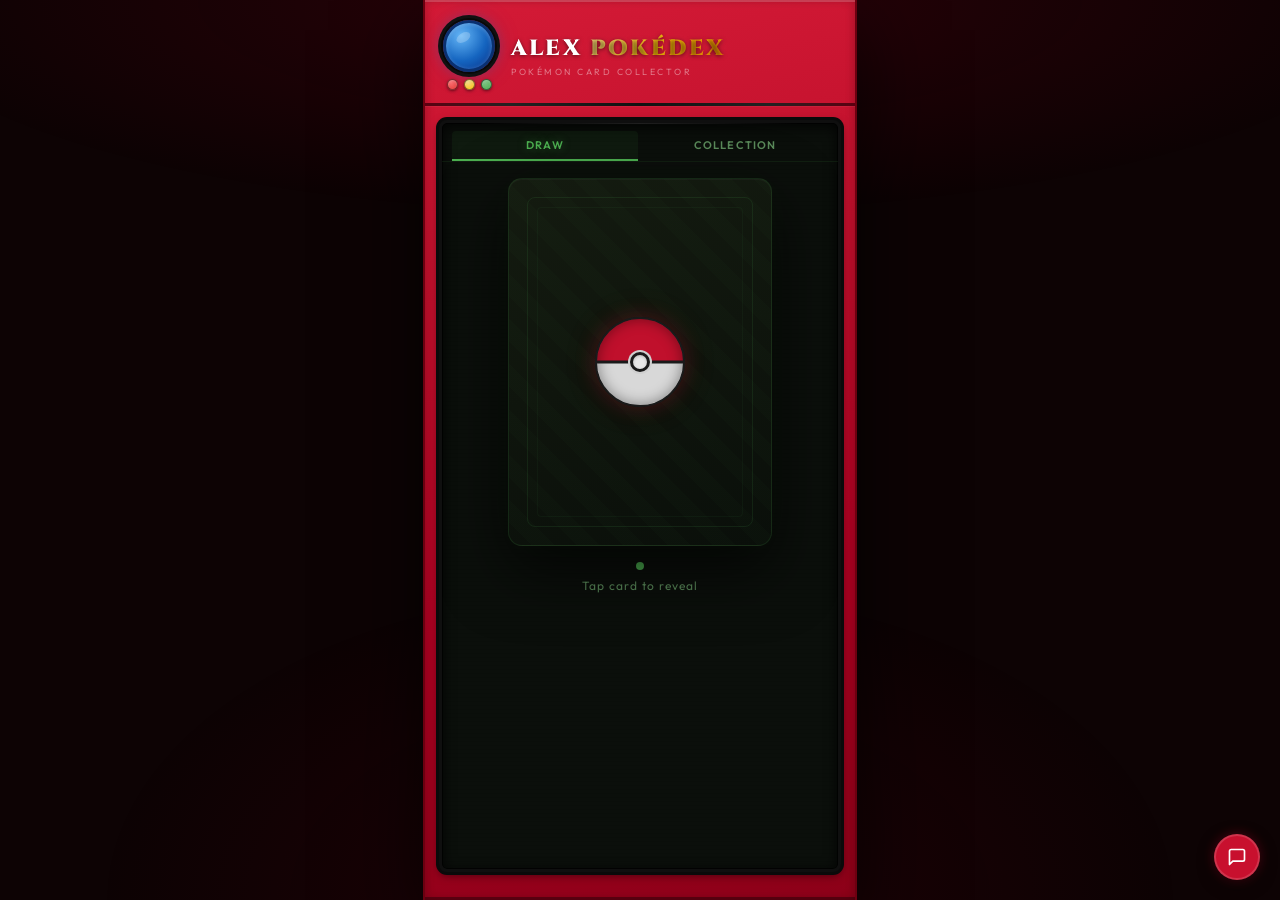
==== commit 7926950b: "Add feedback widget with Google Sheets integration Co-Authored-By: Claude Sonnet 4.6 <noreply@anthro" ====
--- a/index.html
+++ b/index.html
@@ -4,10 +4,19 @@
   <meta charset="UTF-8">
   <meta name="viewport" content="width=device-width, initial-scale=1.0, user-scalable=no">
   <title>Alex Pokédex</title>
+  <link rel="icon" type="image/svg+xml" href="data:image/svg+xml,<svg xmlns='http://www.w3.org/2000/svg' viewBox='0 0 100 100'><circle cx='50' cy='50' r='50' fill='%231a1a1a'/><path d='M0,50 A50,50 0 0,1 100,50' fill='%23c8102e'/><path d='M0,50 A50,50 0 0,0 100,50' fill='%23f0f0f0'/><rect x='0' y='44' width='100' height='12' fill='%231a1a1a'/><circle cx='50' cy='50' r='14' fill='%231a1a1a'/><circle cx='50' cy='50' r='9' fill='%23f0f0f0'/></svg>">
   <link rel="preconnect" href="https://fonts.googleapis.com">
   <link rel="preconnect" href="https://fonts.gstatic.com" crossorigin>
   <link href="https://fonts.googleapis.com/css2?family=Cinzel:wght@400;600;700;900&family=Outfit:wght@300;400;500;600&display=swap" rel="stylesheet">
   <link rel="stylesheet" href="styles.css">
+  <!-- Google Analytics 4 -->
+  <script async src="https://www.googletagmanager.com/gtag/js?id=G-NM0QZ0XJJK"></script>
+  <script>
+    window.dataLayer = window.dataLayer || [];
+    function gtag(){dataLayer.push(arguments);}
+    gtag('js', new Date());
+    gtag('config', 'G-NM0QZ0XJJK');
+  </script>
 </head>
 <body>
 
@@ -150,7 +159,132 @@
 
   <div class="toast hidden" id="toast"></div>
 
+  <!-- Feedback Widget -->
+  <button class="feedback-fab" id="feedbackFab" aria-label="Send feedback">
+    <svg viewBox="0 0 24 24" width="20" height="20" fill="none" stroke="currentColor" stroke-width="2" stroke-linecap="round" stroke-linejoin="round">
+      <path d="M21 15a2 2 0 0 1-2 2H7l-4 4V5a2 2 0 0 1 2-2h14a2 2 0 0 1 2 2z"/>
+    </svg>
+  </button>
+
+  <div class="feedback-popup" id="feedbackPopup" role="dialog" aria-modal="true" aria-label="Feedback">
+    <div class="feedback-popup-header">
+      <span>Send Feedback</span>
+      <button class="feedback-close" id="feedbackClose" aria-label="Close">✕</button>
+    </div>
+    <div class="feedback-popup-body">
+      <p class="feedback-hint">Bug, suggestion, or just want to say hi? Let me know!</p>
+      <div class="feedback-rating-group">
+        <span class="feedback-rating-label">How fun is the app?</span>
+        <div class="feedback-stars" id="feedbackStars">
+          <button type="button" class="star-btn" data-value="1">1</button>
+          <button type="button" class="star-btn" data-value="2">2</button>
+          <button type="button" class="star-btn" data-value="3">3</button>
+          <button type="button" class="star-btn" data-value="4">4</button>
+          <button type="button" class="star-btn" data-value="5">5</button>
+        </div>
+        <span class="feedback-rating-hint" id="ratingHint">Tap to rate</span>
+      </div>
+      <textarea id="feedbackText" placeholder="Your feedback..." rows="3" maxlength="1000"></textarea>
+      <input type="email" id="feedbackEmail" class="feedback-email" placeholder="Email (optional)" autocomplete="email">
+      <div class="feedback-footer">
+        <span class="feedback-char" id="feedbackChar">0 / 1000</span>
+        <button class="feedback-submit" id="feedbackSubmit">Send</button>
+      </div>
+      <p class="feedback-status" id="feedbackStatus"></p>
+    </div>
+  </div>
+
   <script src="cards-data.js"></script>
   <script src="app.js"></script>
+  <script>
+  (function() {
+    var SHEET_URL = 'https://script.google.com/macros/s/AKfycbwQCQ0s0clrB62Zy-noG8tBYJh0yU3DTHlSFUlGrJ4MHWNRM7Cspdqiy9AU2zv2K5Ph/exec';
+
+    var fab          = document.getElementById('feedbackFab');
+    var popup        = document.getElementById('feedbackPopup');
+    var closeBtn     = document.getElementById('feedbackClose');
+    var textarea     = document.getElementById('feedbackText');
+    var emailEl      = document.getElementById('feedbackEmail');
+    var charEl       = document.getElementById('feedbackChar');
+    var submitBtn    = document.getElementById('feedbackSubmit');
+    var statusEl     = document.getElementById('feedbackStatus');
+    var starsEl      = document.getElementById('feedbackStars');
+    var ratingHint   = document.getElementById('ratingHint');
+    var selectedRating = 0;
+    var ratingLabels = ['','Boring','OK','Fun','Really fun','Addictive!'];
+
+    starsEl.addEventListener('click', function(e) {
+      var btn = e.target.closest('.star-btn');
+      if (!btn) return;
+      selectedRating = parseInt(btn.dataset.value);
+      starsEl.querySelectorAll('.star-btn').forEach(function(b) {
+        b.classList.toggle('selected', parseInt(b.dataset.value) <= selectedRating);
+      });
+      ratingHint.textContent = selectedRating + ' — ' + ratingLabels[selectedRating];
+    });
+
+    fab.addEventListener('click', function() {
+      var isOpen = popup.classList.toggle('open');
+      fab.classList.toggle('active', isOpen);
+      if (isOpen) setTimeout(function() { textarea.focus(); }, 50);
+    });
+
+    closeBtn.addEventListener('click', function() {
+      popup.classList.remove('open');
+      fab.classList.remove('active');
+    });
+
+    textarea.addEventListener('input', function() {
+      charEl.textContent = textarea.value.length + ' / 1000';
+    });
+
+    submitBtn.addEventListener('click', function() {
+      var msg = textarea.value.trim();
+      if (!msg && !selectedRating) {
+        statusEl.textContent = 'Please add a rating or message.';
+        statusEl.className = 'feedback-status error';
+        return;
+      }
+      submitBtn.disabled = true;
+      submitBtn.textContent = 'Sending…';
+      statusEl.textContent = '';
+      statusEl.className = 'feedback-status';
+
+      fetch(SHEET_URL, {
+        method: 'POST',
+        mode: 'no-cors',
+        headers: { 'Content-Type': 'application/json' },
+        body: JSON.stringify({
+          rating: selectedRating || '',
+          feedback: msg,
+          email: emailEl.value.trim() || '',
+          page: location.href,
+          timestamp: new Date().toISOString()
+        })
+      }).then(function() {
+        statusEl.textContent = 'Thanks! Feedback sent. ✓';
+        statusEl.className = 'feedback-status success';
+        textarea.value = ''; emailEl.value = '';
+        charEl.textContent = '0 / 1000';
+        selectedRating = 0;
+        starsEl.querySelectorAll('.star-btn').forEach(function(b) { b.classList.remove('selected'); });
+        ratingHint.textContent = 'Tap to rate';
+        submitBtn.disabled = false;
+        submitBtn.textContent = 'Send';
+        setTimeout(function() {
+          popup.classList.remove('open');
+          fab.classList.remove('active');
+          statusEl.textContent = '';
+          statusEl.className = 'feedback-status';
+        }, 2000);
+      }).catch(function() {
+        statusEl.textContent = 'Something went wrong. Try again.';
+        statusEl.className = 'feedback-status error';
+        submitBtn.disabled = false;
+        submitBtn.textContent = 'Send';
+      });
+    });
+  })();
+  </script>
 </body>
 </html>
--- a/styles.css
+++ b/styles.css
@@ -850,5 +850,114 @@
   100% { transform: translate(-50%, -50%) translate(var(--tx), var(--ty)) scale(0); opacity: 0; }
 }
 
+/* ===== FEEDBACK WIDGET ===== */
+.feedback-fab {
+  position: fixed;
+  bottom: 20px; right: 20px;
+  width: 46px; height: 46px;
+  border-radius: 50%;
+  background: var(--dex-red);
+  border: 2px solid rgba(255,255,255,0.15);
+  color: #fff;
+  cursor: pointer;
+  display: flex; align-items: center; justify-content: center;
+  box-shadow: 0 4px 16px rgba(0,0,0,0.5), 0 0 12px rgba(200,16,46,0.4);
+  transition: transform 0.2s var(--ease-spring), box-shadow 0.2s ease;
+  z-index: 1000;
+}
+.feedback-fab:hover { transform: scale(1.1); box-shadow: 0 6px 20px rgba(0,0,0,0.6), 0 0 18px rgba(200,16,46,0.6); }
+.feedback-fab.active { transform: scale(0.95); }
+
+.feedback-popup {
+  position: fixed;
+  bottom: 76px; right: 16px;
+  width: 300px;
+  background: #101810;
+  border: 1px solid var(--border-glow);
+  border-radius: 12px;
+  box-shadow: 0 16px 48px rgba(0,0,0,0.7), 0 0 24px rgba(76,175,80,0.15);
+  font-family: var(--font-b);
+  z-index: 1001;
+  transform: translateY(12px) scale(0.96);
+  opacity: 0;
+  pointer-events: none;
+  transition: transform 0.25s var(--ease-spring), opacity 0.2s ease;
+}
+.feedback-popup.open { transform: translateY(0) scale(1); opacity: 1; pointer-events: all; }
+
+.feedback-popup-header {
+  display: flex; align-items: center; justify-content: space-between;
+  padding: 12px 14px 10px;
+  border-bottom: 1px solid var(--border);
+  font-family: var(--font-d);
+  font-size: 13px; font-weight: 600;
+  color: var(--accent);
+  letter-spacing: 0.05em;
+  text-transform: uppercase;
+}
+.feedback-close {
+  background: none; border: none; color: var(--text-muted);
+  font-size: 16px; cursor: pointer; line-height: 1;
+  padding: 2px 4px; border-radius: 4px;
+  transition: color 0.15s;
+}
+.feedback-close:hover { color: var(--text); }
+
+.feedback-popup-body { padding: 12px 14px 14px; }
+.feedback-hint { font-size: 12px; color: var(--text-muted); margin-bottom: 12px; line-height: 1.5; }
+
+.feedback-rating-group { margin-bottom: 12px; }
+.feedback-rating-label { font-size: 11px; color: var(--text-muted); text-transform: uppercase; letter-spacing: 0.08em; display: block; margin-bottom: 6px; }
+.feedback-stars { display: flex; gap: 6px; }
+.star-btn {
+  width: 36px; height: 28px;
+  background: var(--bg-3); border: 1px solid var(--border);
+  border-radius: 6px; color: var(--text-muted);
+  font-size: 13px; font-weight: 600; cursor: pointer;
+  transition: background 0.15s, color 0.15s, border-color 0.15s, transform 0.1s;
+}
+.star-btn:hover { background: var(--bg-3); border-color: var(--gold); color: var(--gold); transform: scale(1.1); }
+.star-btn.selected { background: rgba(240,180,41,0.15); border-color: var(--gold); color: var(--gold); }
+.feedback-rating-hint { font-size: 11px; color: var(--text-muted); display: block; margin-top: 5px; min-height: 14px; }
+
+.feedback-popup-body textarea {
+  width: 100%;
+  background: var(--bg-3); border: 1px solid var(--border);
+  border-radius: 8px; color: var(--text);
+  font-family: var(--font-b); font-size: 13px;
+  padding: 8px 10px; resize: vertical; min-height: 70px;
+  transition: border-color 0.2s;
+  outline: none;
+}
+.feedback-popup-body textarea:focus { border-color: var(--border-glow); }
+.feedback-popup-body textarea::placeholder { color: var(--text-dim); }
+
+.feedback-email {
+  width: 100%; margin-top: 8px;
+  background: var(--bg-3); border: 1px solid var(--border);
+  border-radius: 8px; color: var(--text);
+  font-family: var(--font-b); font-size: 13px;
+  padding: 7px 10px; outline: none;
+  transition: border-color 0.2s;
+}
+.feedback-email:focus { border-color: var(--border-glow); }
+.feedback-email::placeholder { color: var(--text-dim); }
+
+.feedback-footer { display: flex; align-items: center; justify-content: space-between; margin-top: 10px; }
+.feedback-char { font-size: 11px; color: var(--text-dim); }
+.feedback-submit {
+  padding: 7px 18px;
+  background: var(--dex-red); border: none; border-radius: 8px;
+  color: #fff; font-family: var(--font-d); font-size: 12px; font-weight: 600;
+  letter-spacing: 0.05em; cursor: pointer;
+  transition: background 0.15s, transform 0.1s;
+}
+.feedback-submit:hover { background: var(--dex-red-hi); transform: scale(1.03); }
+.feedback-submit:disabled { opacity: 0.6; cursor: default; transform: none; }
+
+.feedback-status { font-size: 12px; margin-top: 8px; min-height: 16px; }
+.feedback-status.success { color: var(--accent); }
+.feedback-status.error { color: var(--pink); }
+
 /* ===== UTILS ===== */
 .hidden { display: none !important; }
